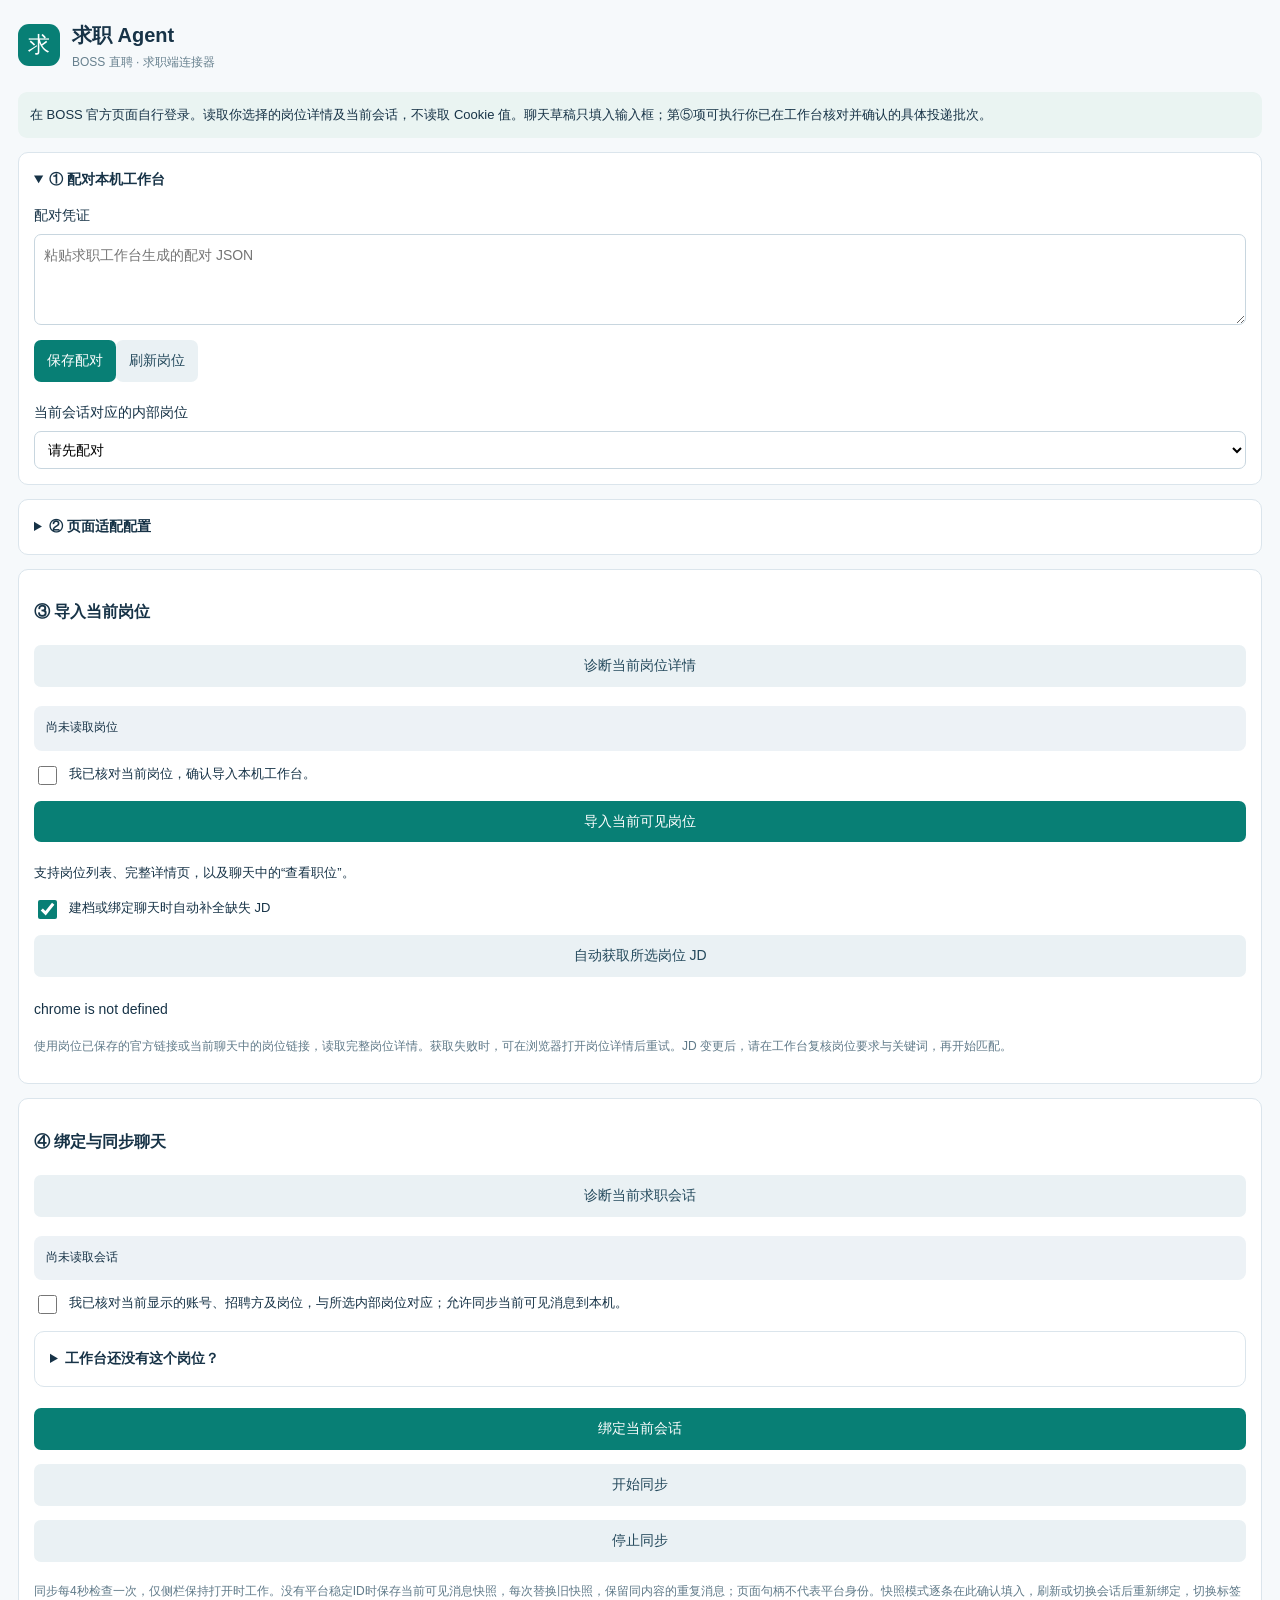
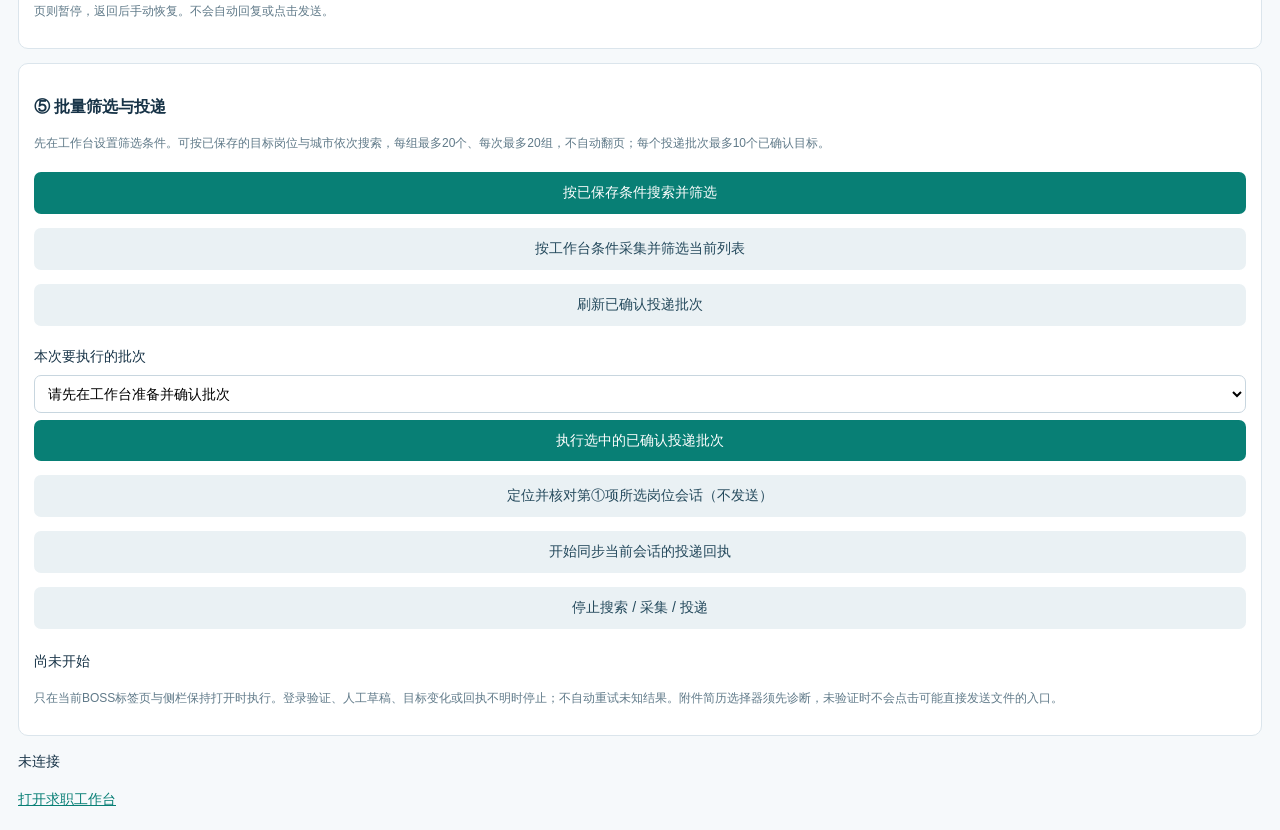
==== extension/panel.html @ bbdf6721 "Add job search agent workspace" ====
<!doctype html><html lang="zh-CN"><head><meta charset="UTF-8"><meta name="viewport" content="width=device-width,initial-scale=1"><title>求职 Agent · BOSS连接器</title><link rel="stylesheet" href="panel.css"><script src="jd-reader.js" defer></script><script src="panel.js" defer></script><script src="jd-panel.js" defer></script><script src="pipeline-panel.js" defer></script></head><body>
<header><span>求</span><div><h1>求职 Agent</h1><p>BOSS 直聘 · 求职端连接器</p></div></header>
<p class="notice">在 BOSS 官方页面自行登录。读取你选择的岗位详情及当前会话，不读取 Cookie 值。聊天草稿只填入输入框；第⑤项可执行你已在工作台核对并确认的具体投递批次。</p>
<details open><summary>① 配对本机工作台</summary><label for="pair">配对凭证</label><textarea id="pair" rows="3" placeholder="粘贴求职工作台生成的配对 JSON"></textarea><button id="save-pair">保存配对</button><button id="refresh-jobs" class="secondary">刷新岗位</button><label for="job">当前会话对应的内部岗位</label><select id="job"><option value="">请先配对</option></select></details>
<details><summary>② 页面适配配置</summary><p class="muted">真实求职端需要按你登录后的页面诊断。账号、岗位、招聘方会话和消息均须有稳定ID；不能用姓名或消息正文代替。导入岗位与读取会话可以分别诊断。</p><button id="boss-job-profile" class="secondary">使用已验证的岗位列表配置</button><button id="boss-chat-profile" class="secondary">使用求职聊天快照配置</button><button id="inspect-page" class="secondary">读取可见页面结构</button><textarea id="page-structure" rows="12" readonly aria-label="可见页面结构诊断" placeholder="仅读取可见DOM，不读取网站内部运行状态"></textarea><label for="profile">选择器 JSON</label><textarea id="profile" rows="15" spellcheck="false"></textarea><button id="save-profile">保存配置</button><button id="fixture-profile" class="secondary">使用模拟配置</button></details>
<section><h2>③ 导入当前岗位</h2><button id="diagnose-job" class="secondary full">诊断当前岗位详情</button><pre id="job-diagnosis">尚未读取岗位</pre><label class="check"><input id="job-consent" type="checkbox">我已核对当前岗位，确认导入本机工作台。</label><button id="import-job" class="full">导入当前可见岗位</button><p id="job-import-status" role="status" aria-live="polite">支持岗位列表、完整详情页，以及聊天中的“查看职位”。</p><label class="check"><input id="auto-fetch-jd" type="checkbox" checked>建档或绑定聊天时自动补全缺失 JD</label><button id="fetch-job-jd" type="button" class="secondary full">自动获取所选岗位 JD</button><p id="jd-status" role="status" aria-live="polite">选择内部岗位后，可获取并补全完整 JD。</p><p class="muted">使用岗位已保存的官方链接或当前聊天中的岗位链接，读取完整岗位详情。获取失败时，可在浏览器打开岗位详情后重试。JD 变更后，请在工作台复核岗位要求与关键词，再开始匹配。</p></section>
<section><h2>④ 绑定与同步聊天</h2><button id="diagnose-chat" class="secondary full">诊断当前求职会话</button><pre id="chat-diagnosis">尚未读取会话</pre><label class="check"><input id="chat-consent" type="checkbox">我已核对当前显示的账号、招聘方及岗位，与所选内部岗位对应；允许同步当前可见消息到本机。</label><details><summary>工作台还没有这个岗位？</summary><button id="preview-chat-job" class="secondary">从当前聊天预填岗位</button><div id="chat-job-fields" hidden><label for="chat-job-title">岗位名称</label><input id="chat-job-title" maxlength="80"><label for="chat-job-company">公司名称（请核对）</label><input id="chat-job-company" maxlength="100"><button id="create-chat-job">确认建立岗位</button></div></details><button id="bind" class="full">绑定当前会话</button><button id="sync" class="secondary full">开始同步</button><button id="fill-now" class="full" hidden>确认当前会话并填入已批准草稿</button><button id="stop" class="secondary full">停止同步</button><p class="muted">同步每4秒检查一次，仅侧栏保持打开时工作。没有平台稳定ID时保存当前可见消息快照，每次替换旧快照，保留同内容的重复消息；页面句柄不代表平台身份。快照模式逐条在此确认填入，刷新或切换会话后重新绑定，切换标签页则暂停，返回后手动恢复。不会自动回复或点击发送。</p></section>
<section><h2>⑤ 批量筛选与投递</h2><p class="muted">先在工作台设置筛选条件。可按已保存的目标岗位与城市依次搜索，每组最多20个、每次最多20组，不自动翻页；每个投递批次最多10个已确认目标。</p><button id="search-jobs" class="full">按已保存条件搜索并筛选</button><button id="collect-jobs" class="secondary full">按工作台条件采集并筛选当前列表</button><button id="refresh-batches" class="secondary full">刷新已确认投递批次</button><label for="application-batch">本次要执行的批次</label><select id="application-batch"><option value="">请先在工作台准备并确认批次</option></select><button id="run-applications" class="full">执行选中的已确认投递批次</button><button id="locate-application-chat" class="secondary full">定位并核对第①项所选岗位会话（不发送）</button><button id="sync-application-receipts" class="secondary full">开始同步当前会话的投递回执</button><button id="stop-pipeline" class="secondary full">停止搜索 / 采集 / 投递</button><p id="pipeline-status" role="status" aria-live="polite">尚未开始</p><p class="muted">只在当前BOSS标签页与侧栏保持打开时执行。登录验证、人工草稿、目标变化或回执不明时停止；不自动重试未知结果。附件简历选择器须先诊断，未验证时不会点击可能直接发送文件的入口。</p></section><p id="status" role="status" aria-live="polite">未连接</p><div id="error" role="alert"></div><a href="http://127.0.0.1:8766" target="_blank" rel="noreferrer">打开求职工作台</a>
</body></html>
---- extension/panel.css ----
:root{font:14px/1.7 -apple-system,BlinkMacSystemFont,"PingFang SC",sans-serif;color:#173347;background:#f6f9fb}body{padding:18px;margin:0}header{display:flex;align-items:center;gap:12px;margin-bottom:20px}header>span{display:grid;place-items:center;background:#087f75;color:white;border-radius:11px;width:42px;height:42px;font-size:22px}h1{font-size:20px;margin:0}header p{font-size:12px;color:#67808e;margin:0}h2{font-size:16px}details,section{border:1px solid #dbe5ec;border-radius:10px;background:white;padding:15px;margin:14px 0}summary{font-weight:600;cursor:pointer}label{display:block;margin:12px 0 6px}textarea,input,select,button{font:inherit;box-sizing:border-box}textarea,select{width:100%;border:1px solid #c8d6df;border-radius:7px;padding:9px;background:white}textarea{resize:vertical}button{background:#087f75;color:white;border:0;padding:9px 13px;border-radius:7px;min-height:40px;cursor:pointer;margin:7px 0}.secondary{background:#eaf1f4;color:#24495c}.full{width:100%}.notice{font-size:13px;background:#eaf4f2;padding:12px;border-radius:9px}.muted{font-size:12px;color:#607a89}.check{display:flex;gap:9px;align-items:flex-start;font-size:13px}input[type=checkbox]{width:19px;height:19px;flex-shrink:0;accent-color:#087f75}pre{white-space:pre-wrap;overflow-wrap:anywhere;font-size:12px;background:#edf2f6;border-radius:8px;padding:12px}#error{color:#a33d30;white-space:pre-wrap}a{color:#087f75}:focus-visible{outline:3px solid #53b4b0;outline-offset:2px}button:disabled{opacity:.4;cursor:wait}

input:not([type=checkbox]){width:100%;padding:9px;border:1px solid #c8d6df;border-radius:7px;background:white} [hidden]{display:none!important}

#job-import-status{font-size:13px;overflow-wrap:anywhere}#job-import-status[data-error=true]{color:#a33d30}
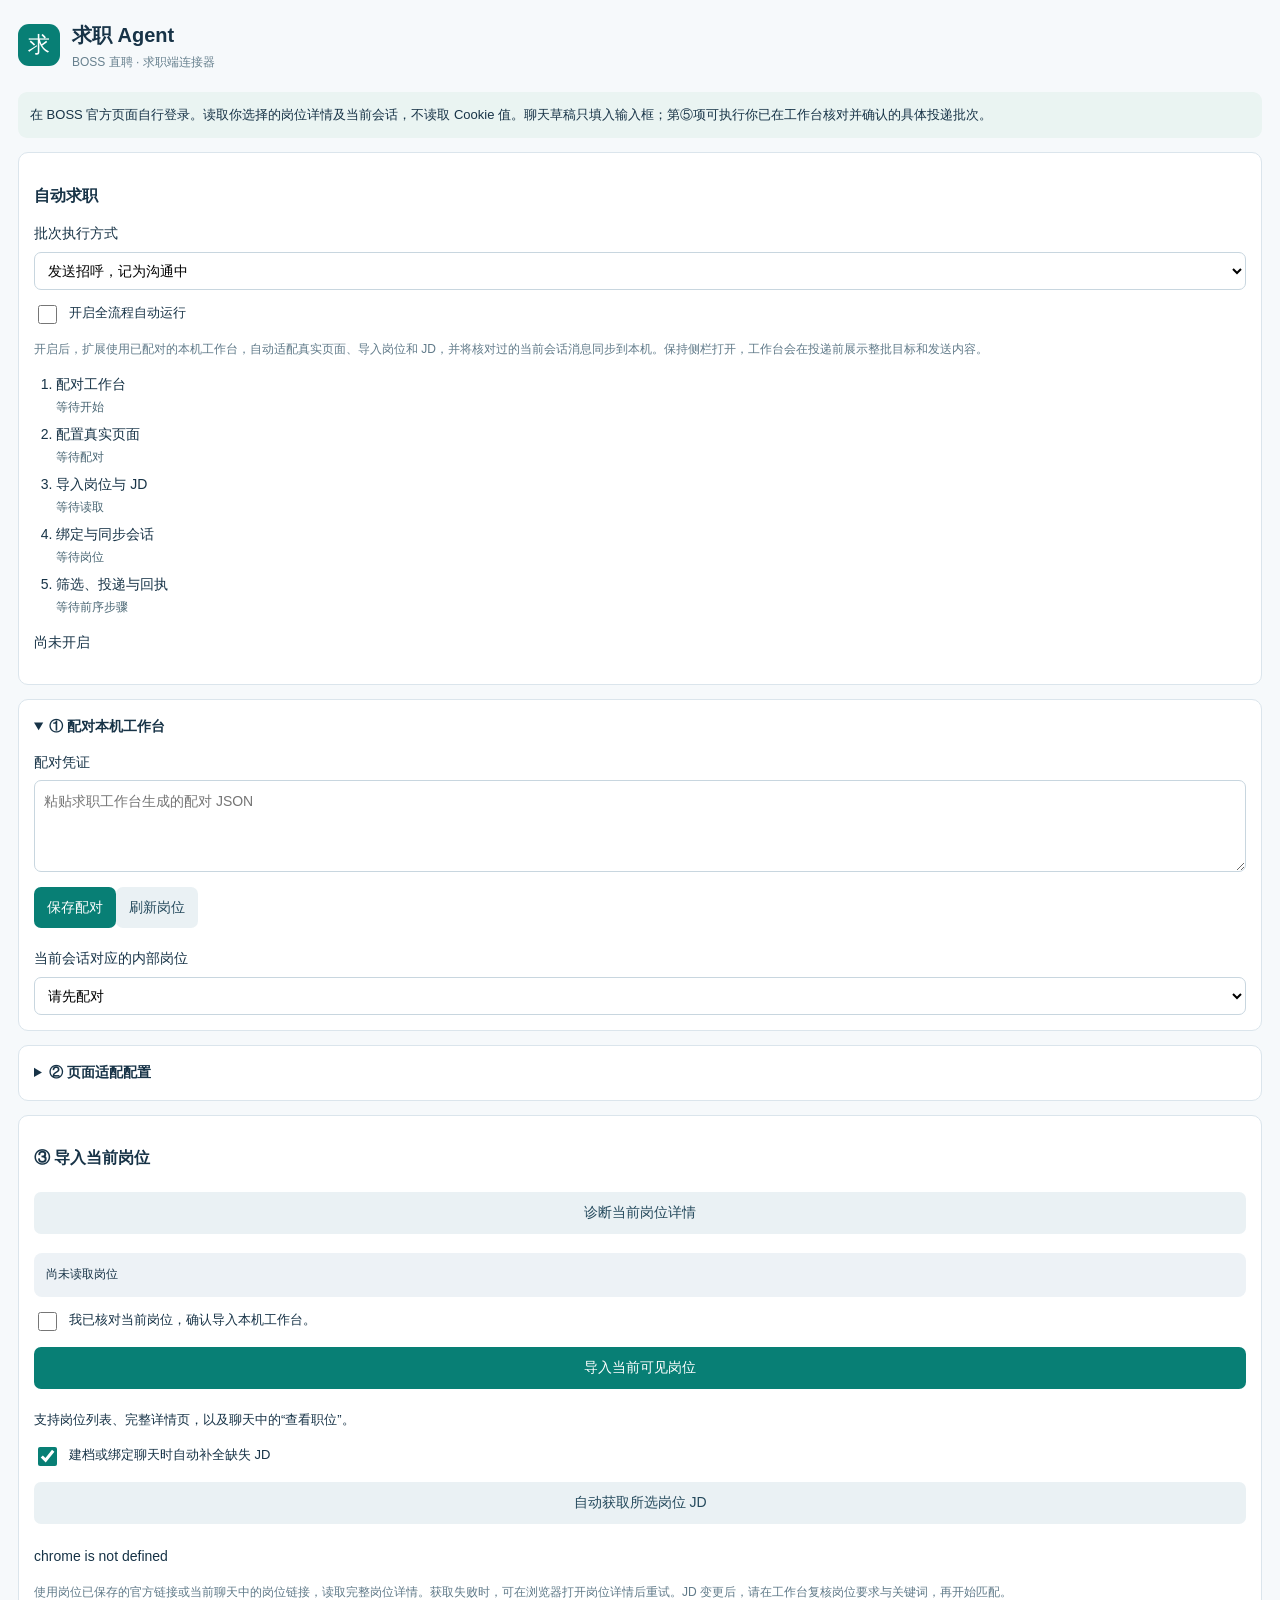
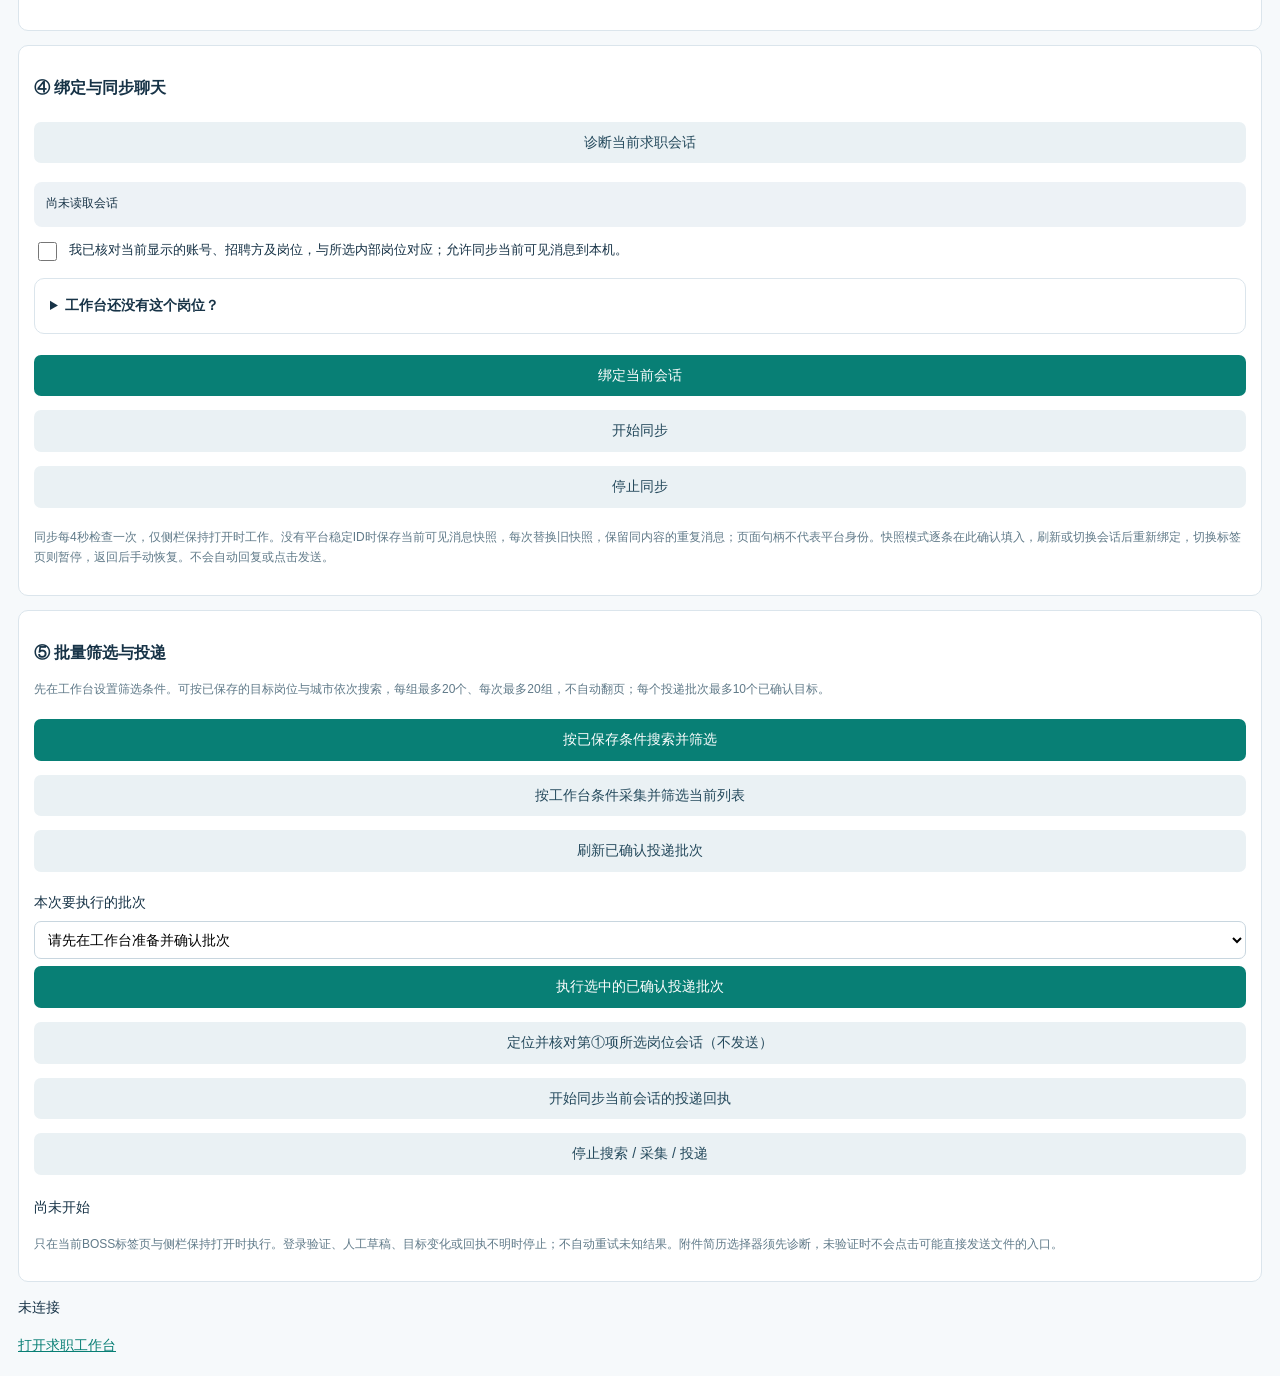
==== commit 857ad0a2: "Add opportunity pipeline and automation controls" ====
--- a/extension/panel.html
+++ b/extension/panel.html
@@ -1,6 +1,18 @@
-<!doctype html><html lang="zh-CN"><head><meta charset="UTF-8"><meta name="viewport" content="width=device-width,initial-scale=1"><title>求职 Agent · BOSS连接器</title><link rel="stylesheet" href="panel.css"><script src="jd-reader.js" defer></script><script src="panel.js" defer></script><script src="jd-panel.js" defer></script><script src="pipeline-panel.js" defer></script></head><body>
+<!doctype html><html lang="zh-CN"><head><meta charset="UTF-8"><meta name="viewport" content="width=device-width,initial-scale=1"><title>求职 Agent · BOSS连接器</title><link rel="stylesheet" href="panel.css"><script src="jd-reader.js" defer></script><script src="panel.js" defer></script><script src="jd-panel.js" defer></script><script src="automation.js" defer></script><script src="pipeline-panel.js" defer></script></head><body>
 <header><span>求</span><div><h1>求职 Agent</h1><p>BOSS 直聘 · 求职端连接器</p></div></header>
 <p class="notice">在 BOSS 官方页面自行登录。读取你选择的岗位详情及当前会话，不读取 Cookie 值。聊天草稿只填入输入框；第⑤项可执行你已在工作台核对并确认的具体投递批次。</p>
+<section aria-labelledby="automation-title"><h2 id="automation-title">自动求职</h2>
+<label for="automatic-mode">批次执行方式</label><select id="automatic-mode"><option value="greeting">发送招呼，记为沟通中</option><option value="resume">发送指定附件简历</option></select>
+<label id="automatic-resume-field" hidden>附件简历完整名称<input id="automatic-resume" maxlength="160"></label>
+<label class="check"><input id="automatic-enabled" type="checkbox">开启全流程自动运行</label>
+<p class="muted">开启后，扩展使用已配对的本机工作台，自动适配真实页面、导入岗位和 JD，并将核对过的当前会话消息同步到本机。保持侧栏打开，工作台会在投递前展示整批目标和发送内容。</p>
+<ol id="workflow-progress" aria-label="自动运行进度">
+<li>配对工作台 <output id="step-pair">等待开始</output></li>
+<li>配置真实页面 <output id="step-profile">等待配对</output></li>
+<li>导入岗位与 JD <output id="step-job">等待读取</output></li>
+<li>绑定与同步会话 <output id="step-chat">等待岗位</output></li>
+<li>筛选、投递与回执 <output id="step-batch">等待前序步骤</output></li>
+</ol><p id="automation-status" role="status" aria-live="polite">尚未开启</p></section>
 <details open><summary>① 配对本机工作台</summary><label for="pair">配对凭证</label><textarea id="pair" rows="3" placeholder="粘贴求职工作台生成的配对 JSON"></textarea><button id="save-pair">保存配对</button><button id="refresh-jobs" class="secondary">刷新岗位</button><label for="job">当前会话对应的内部岗位</label><select id="job"><option value="">请先配对</option></select></details>
 <details><summary>② 页面适配配置</summary><p class="muted">真实求职端需要按你登录后的页面诊断。账号、岗位、招聘方会话和消息均须有稳定ID；不能用姓名或消息正文代替。导入岗位与读取会话可以分别诊断。</p><button id="boss-job-profile" class="secondary">使用已验证的岗位列表配置</button><button id="boss-chat-profile" class="secondary">使用求职聊天快照配置</button><button id="inspect-page" class="secondary">读取可见页面结构</button><textarea id="page-structure" rows="12" readonly aria-label="可见页面结构诊断" placeholder="仅读取可见DOM，不读取网站内部运行状态"></textarea><label for="profile">选择器 JSON</label><textarea id="profile" rows="15" spellcheck="false"></textarea><button id="save-profile">保存配置</button><button id="fixture-profile" class="secondary">使用模拟配置</button></details>
 <section><h2>③ 导入当前岗位</h2><button id="diagnose-job" class="secondary full">诊断当前岗位详情</button><pre id="job-diagnosis">尚未读取岗位</pre><label class="check"><input id="job-consent" type="checkbox">我已核对当前岗位，确认导入本机工作台。</label><button id="import-job" class="full">导入当前可见岗位</button><p id="job-import-status" role="status" aria-live="polite">支持岗位列表、完整详情页，以及聊天中的“查看职位”。</p><label class="check"><input id="auto-fetch-jd" type="checkbox" checked>建档或绑定聊天时自动补全缺失 JD</label><button id="fetch-job-jd" type="button" class="secondary full">自动获取所选岗位 JD</button><p id="jd-status" role="status" aria-live="polite">选择内部岗位后，可获取并补全完整 JD。</p><p class="muted">使用岗位已保存的官方链接或当前聊天中的岗位链接，读取完整岗位详情。获取失败时，可在浏览器打开岗位详情后重试。JD 变更后，请在工作台复核岗位要求与关键词，再开始匹配。</p></section>
--- a/extension/panel.css
+++ b/extension/panel.css
@@ -3,3 +3,5 @@
 input:not([type=checkbox]){width:100%;padding:9px;border:1px solid #c8d6df;border-radius:7px;background:white} [hidden]{display:none!important}
 
 #job-import-status{font-size:13px;overflow-wrap:anywhere}#job-import-status[data-error=true]{color:#a33d30}
+
+#workflow-progress{padding-left:1.6rem}#workflow-progress li{margin:.4rem 0}#workflow-progress output{display:block;color:#486573;font-size:.86rem;overflow-wrap:anywhere}
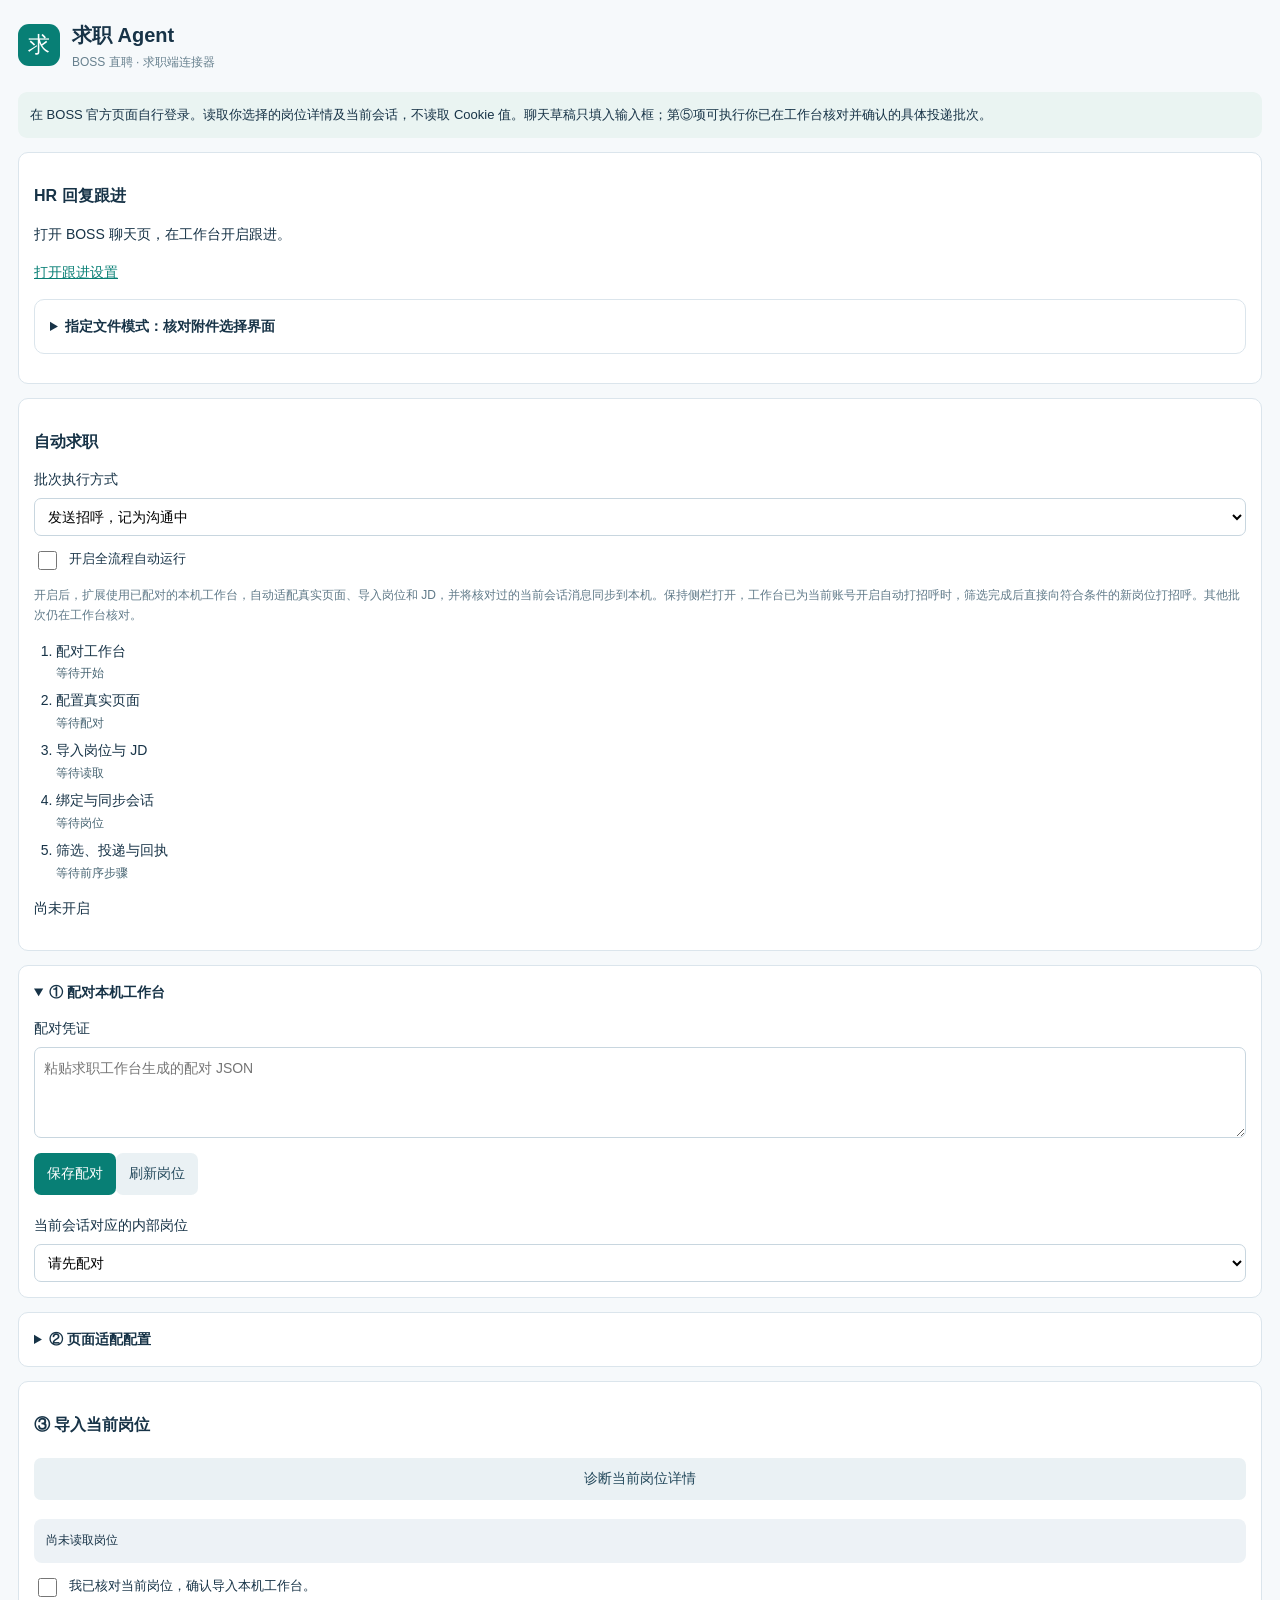
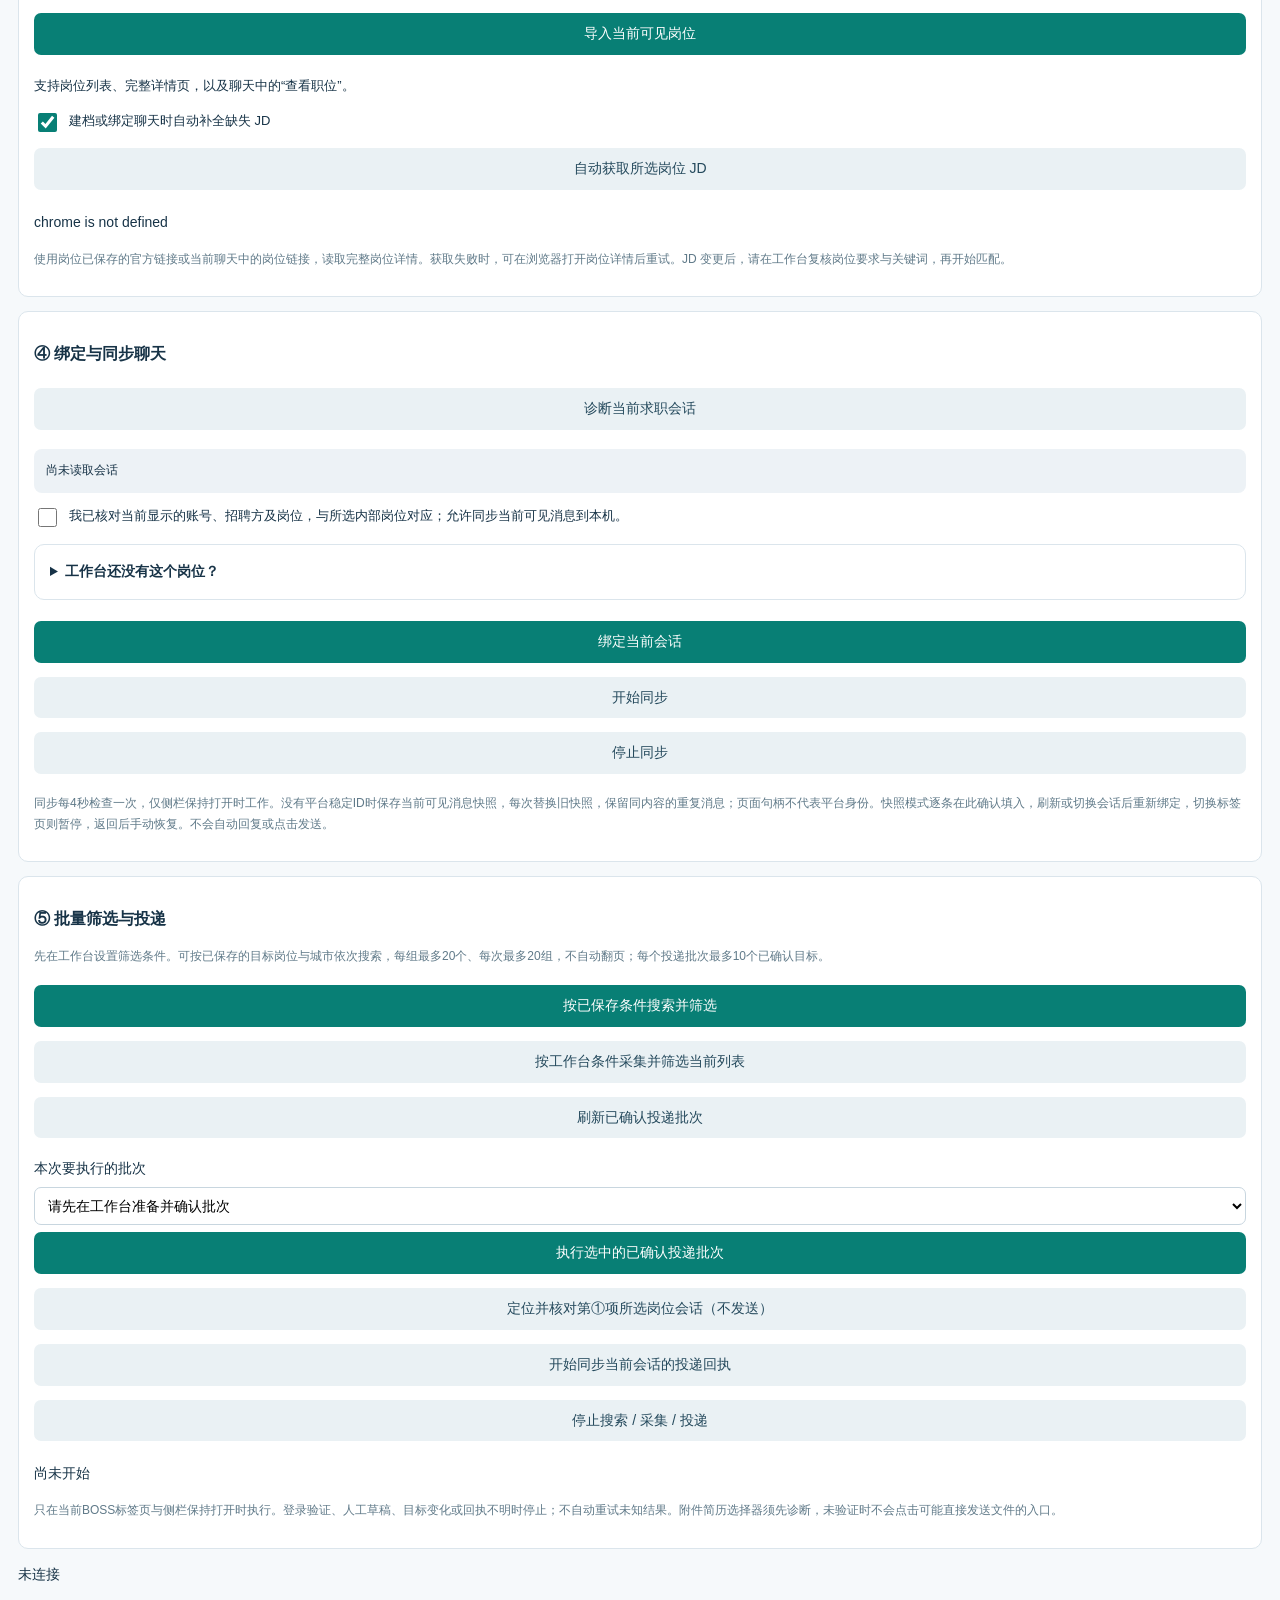
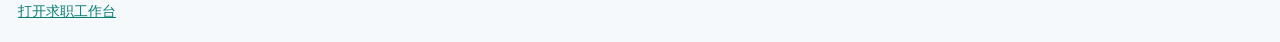
==== commit a1d2764d: "Add follow-up reply scanning and follow-up panel - Add followups backend (followups.py) and frontend" ====
--- a/extension/panel.html
+++ b/extension/panel.html
@@ -1,11 +1,11 @@
-<!doctype html><html lang="zh-CN"><head><meta charset="UTF-8"><meta name="viewport" content="width=device-width,initial-scale=1"><title>求职 Agent · BOSS连接器</title><link rel="stylesheet" href="panel.css"><script src="jd-reader.js" defer></script><script src="panel.js" defer></script><script src="jd-panel.js" defer></script><script src="automation.js" defer></script><script src="pipeline-panel.js" defer></script></head><body>
+<!doctype html><html lang="zh-CN"><head><meta charset="UTF-8"><meta name="viewport" content="width=device-width,initial-scale=1"><title>求职 Agent · BOSS连接器</title><link rel="stylesheet" href="panel.css"><script src="jd-reader.js" defer></script><script src="panel.js" defer></script><script src="jd-panel.js" defer></script><script src="automation.js" defer></script><script src="reply-scanner.js" defer></script><script src="followup-panel.js" defer></script><script src="pipeline-panel.js" defer></script></head><body>
 <header><span>求</span><div><h1>求职 Agent</h1><p>BOSS 直聘 · 求职端连接器</p></div></header>
 <p class="notice">在 BOSS 官方页面自行登录。读取你选择的岗位详情及当前会话，不读取 Cookie 值。聊天草稿只填入输入框；第⑤项可执行你已在工作台核对并确认的具体投递批次。</p>
-<section aria-labelledby="automation-title"><h2 id="automation-title">自动求职</h2>
+<section><h2>HR 回复跟进</h2><p id="followup-status" role="status">打开 BOSS 聊天页，在工作台开启跟进。</p><a href="http://127.0.0.1:8766/#jobs" target="_blank" rel="noreferrer">打开跟进设置</a><details><summary>指定文件模式：核对附件选择界面</summary><p>在 BOSS 手动打开附件选择窗口，核对选择文件后还需单独确认发送。保持窗口打开，输入文件名后点击诊断。</p><label>准备发送的文件名<input id="followup-file" maxlength="160"></label><button class="secondary" id="followup-diagnose">诊断已打开的选择窗口</button><p id="followup-diagnosis" role="status"></p></details></section><section aria-labelledby="automation-title"><h2 id="automation-title">自动求职</h2>
 <label for="automatic-mode">批次执行方式</label><select id="automatic-mode"><option value="greeting">发送招呼，记为沟通中</option><option value="resume">发送指定附件简历</option></select>
 <label id="automatic-resume-field" hidden>附件简历完整名称<input id="automatic-resume" maxlength="160"></label>
 <label class="check"><input id="automatic-enabled" type="checkbox">开启全流程自动运行</label>
-<p class="muted">开启后，扩展使用已配对的本机工作台，自动适配真实页面、导入岗位和 JD，并将核对过的当前会话消息同步到本机。保持侧栏打开，工作台会在投递前展示整批目标和发送内容。</p>
+<p class="muted">开启后，扩展使用已配对的本机工作台，自动适配真实页面、导入岗位和 JD，并将核对过的当前会话消息同步到本机。保持侧栏打开，工作台已为当前账号开启自动打招呼时，筛选完成后直接向符合条件的新岗位打招呼。其他批次仍在工作台核对。</p>
 <ol id="workflow-progress" aria-label="自动运行进度">
 <li>配对工作台 <output id="step-pair">等待开始</output></li>
 <li>配置真实页面 <output id="step-profile">等待配对</output></li>
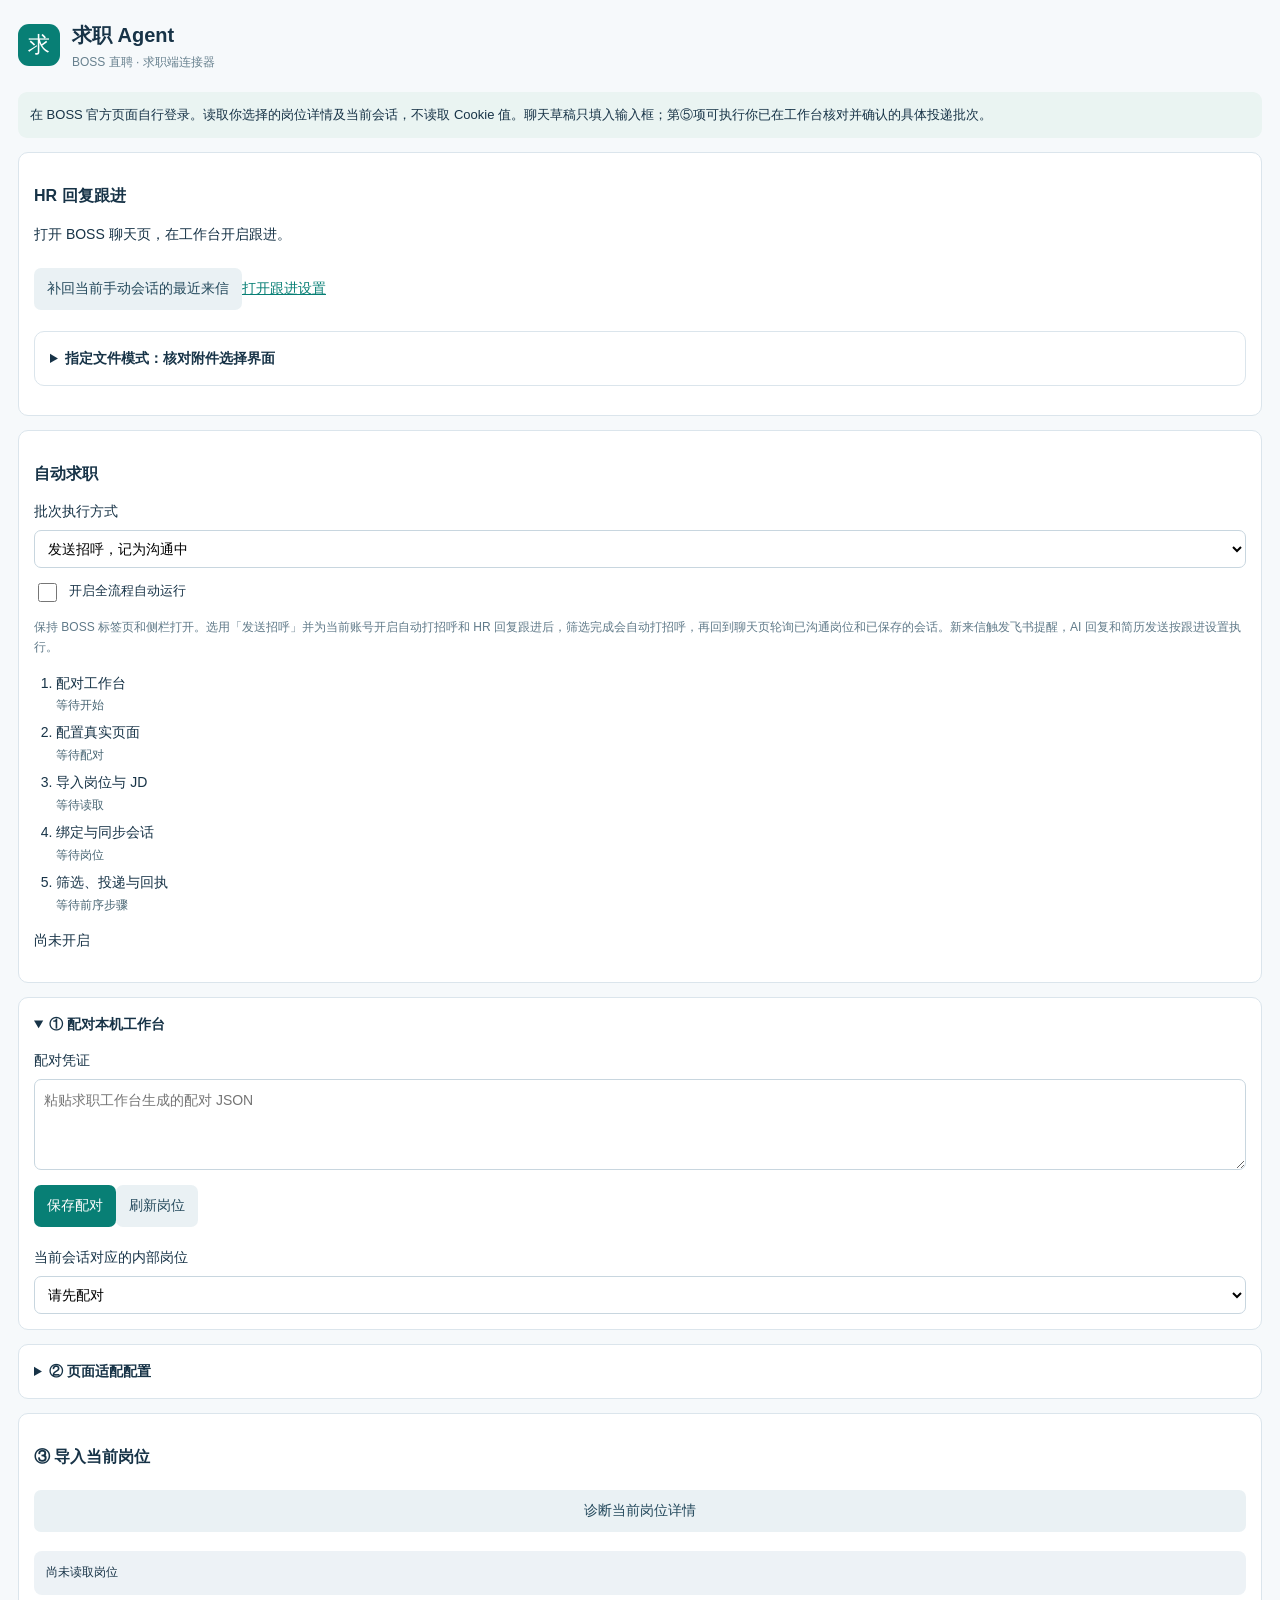
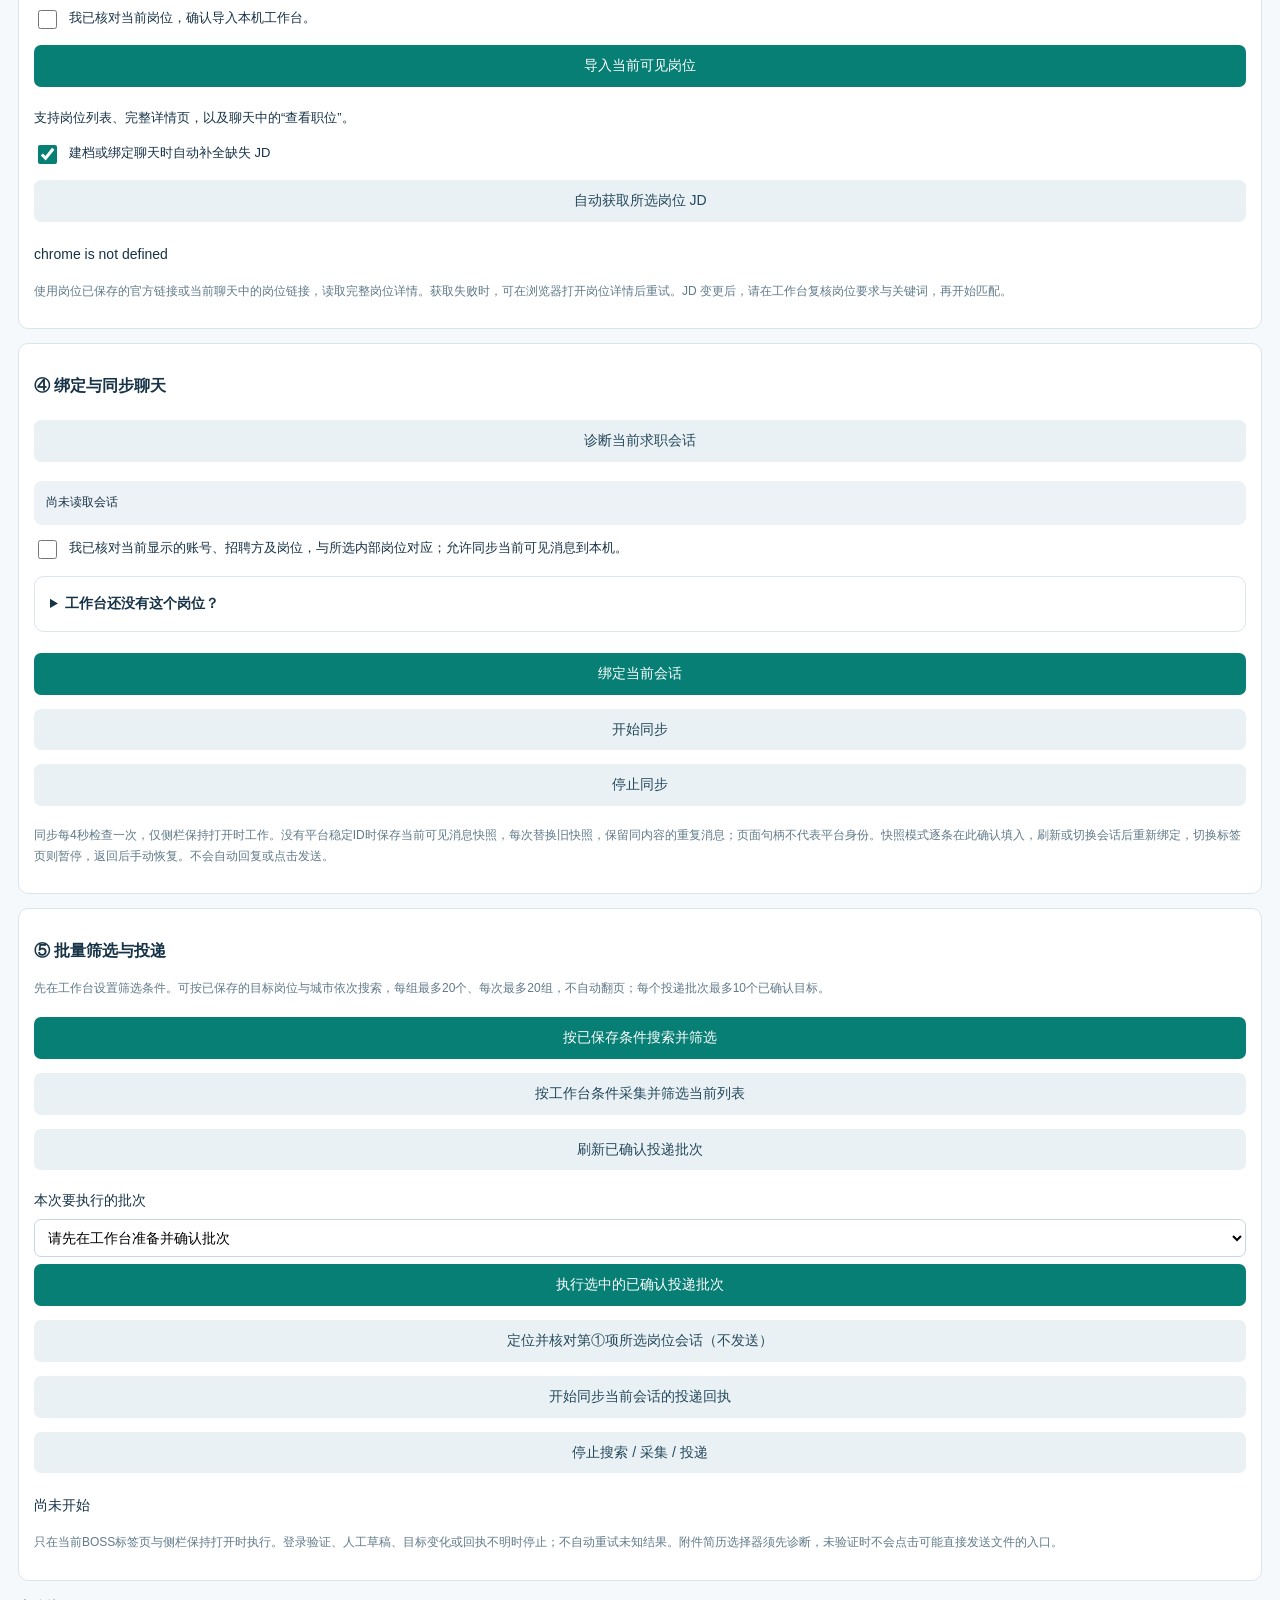
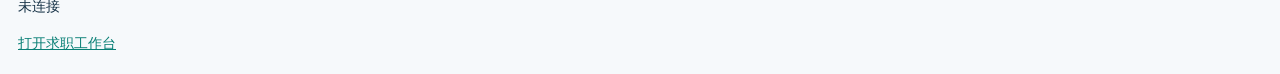
==== commit a9a446c1: "Add message bridge, workbench automation and greeting flow - Add message-bridge extension module and" ====
--- a/extension/panel.html
+++ b/extension/panel.html
@@ -1,11 +1,11 @@
-<!doctype html><html lang="zh-CN"><head><meta charset="UTF-8"><meta name="viewport" content="width=device-width,initial-scale=1"><title>求职 Agent · BOSS连接器</title><link rel="stylesheet" href="panel.css"><script src="jd-reader.js" defer></script><script src="panel.js" defer></script><script src="jd-panel.js" defer></script><script src="automation.js" defer></script><script src="reply-scanner.js" defer></script><script src="followup-panel.js" defer></script><script src="pipeline-panel.js" defer></script></head><body>
+<!doctype html><html lang="zh-CN"><head><meta charset="UTF-8"><meta name="viewport" content="width=device-width,initial-scale=1"><title>求职 Agent · BOSS连接器</title><link rel="stylesheet" href="panel.css"><script src="jd-reader.js" defer></script><script src="message-bridge.js" defer></script><script src="panel.js" defer></script><script src="jd-panel.js" defer></script><script src="automation.js" defer></script><script src="reply-scanner.js" defer></script><script src="followup-panel.js" defer></script><script src="pipeline-panel.js" defer></script></head><body>
 <header><span>求</span><div><h1>求职 Agent</h1><p>BOSS 直聘 · 求职端连接器</p></div></header>
 <p class="notice">在 BOSS 官方页面自行登录。读取你选择的岗位详情及当前会话，不读取 Cookie 值。聊天草稿只填入输入框；第⑤项可执行你已在工作台核对并确认的具体投递批次。</p>
-<section><h2>HR 回复跟进</h2><p id="followup-status" role="status">打开 BOSS 聊天页，在工作台开启跟进。</p><a href="http://127.0.0.1:8766/#jobs" target="_blank" rel="noreferrer">打开跟进设置</a><details><summary>指定文件模式：核对附件选择界面</summary><p>在 BOSS 手动打开附件选择窗口，核对选择文件后还需单独确认发送。保持窗口打开，输入文件名后点击诊断。</p><label>准备发送的文件名<input id="followup-file" maxlength="160"></label><button class="secondary" id="followup-diagnose">诊断已打开的选择窗口</button><p id="followup-diagnosis" role="status"></p></details></section><section aria-labelledby="automation-title"><h2 id="automation-title">自动求职</h2>
+<section><h2>HR 回复跟进</h2><p id="followup-status" role="status">打开 BOSS 聊天页，在工作台开启跟进。</p><button id="followup-catchup" class="secondary">补回当前手动会话的最近来信</button><a href="http://127.0.0.1:8766/#jobs" target="_blank" rel="noreferrer">打开跟进设置</a><details><summary>指定文件模式：核对附件选择界面</summary><p>在 BOSS 手动打开附件选择窗口，核对选择文件后还需单独确认发送。保持窗口打开，输入文件名后点击诊断。</p><label>准备发送的文件名<input id="followup-file" maxlength="160"></label><button class="secondary" id="followup-diagnose">诊断已打开的选择窗口</button><p id="followup-diagnosis" role="status"></p></details></section><section aria-labelledby="automation-title"><h2 id="automation-title">自动求职</h2>
 <label for="automatic-mode">批次执行方式</label><select id="automatic-mode"><option value="greeting">发送招呼，记为沟通中</option><option value="resume">发送指定附件简历</option></select>
 <label id="automatic-resume-field" hidden>附件简历完整名称<input id="automatic-resume" maxlength="160"></label>
 <label class="check"><input id="automatic-enabled" type="checkbox">开启全流程自动运行</label>
-<p class="muted">开启后，扩展使用已配对的本机工作台，自动适配真实页面、导入岗位和 JD，并将核对过的当前会话消息同步到本机。保持侧栏打开，工作台已为当前账号开启自动打招呼时，筛选完成后直接向符合条件的新岗位打招呼。其他批次仍在工作台核对。</p>
+<p class="muted">保持 BOSS 标签页和侧栏打开。选用「发送招呼」并为当前账号开启自动打招呼和 HR 回复跟进后，筛选完成会自动打招呼，再回到聊天页轮询已沟通岗位和已保存的会话。新来信触发飞书提醒，AI 回复和简历发送按跟进设置执行。</p>
 <ol id="workflow-progress" aria-label="自动运行进度">
 <li>配对工作台 <output id="step-pair">等待开始</output></li>
 <li>配置真实页面 <output id="step-profile">等待配对</output></li>
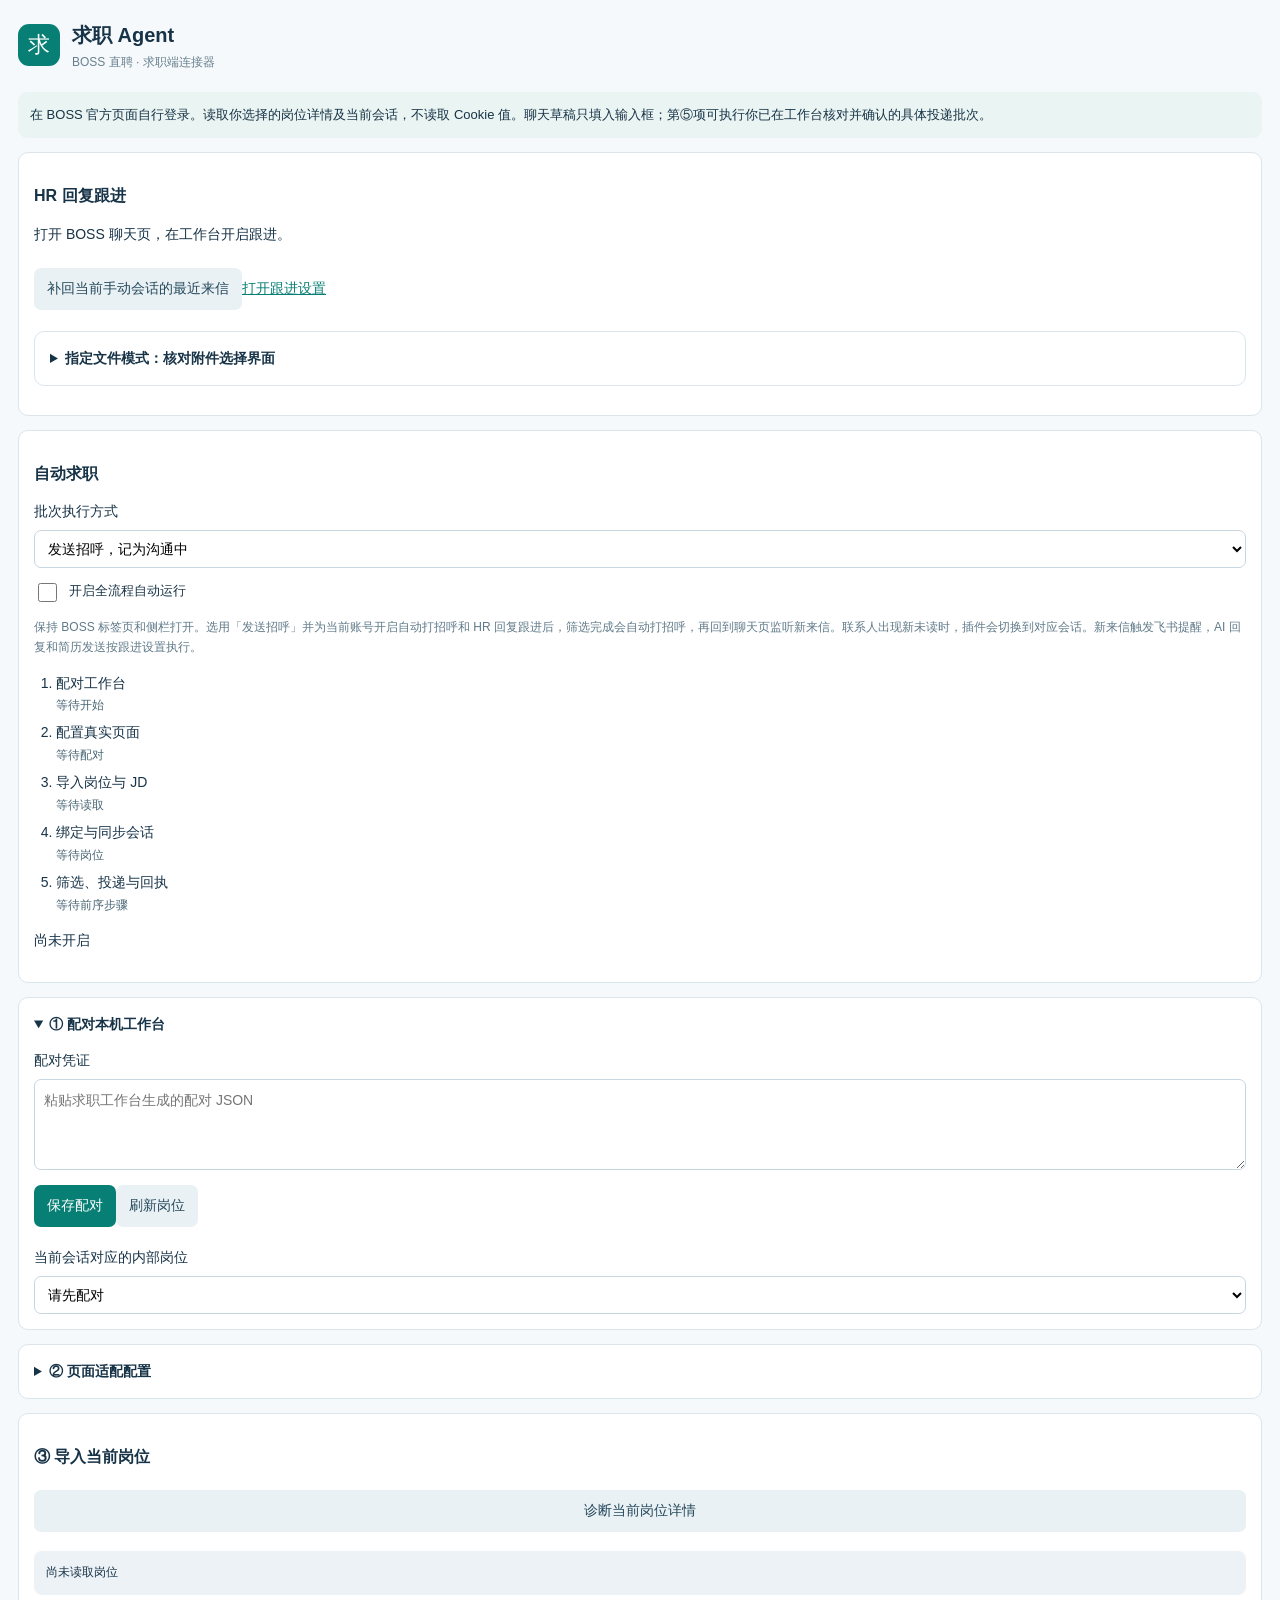
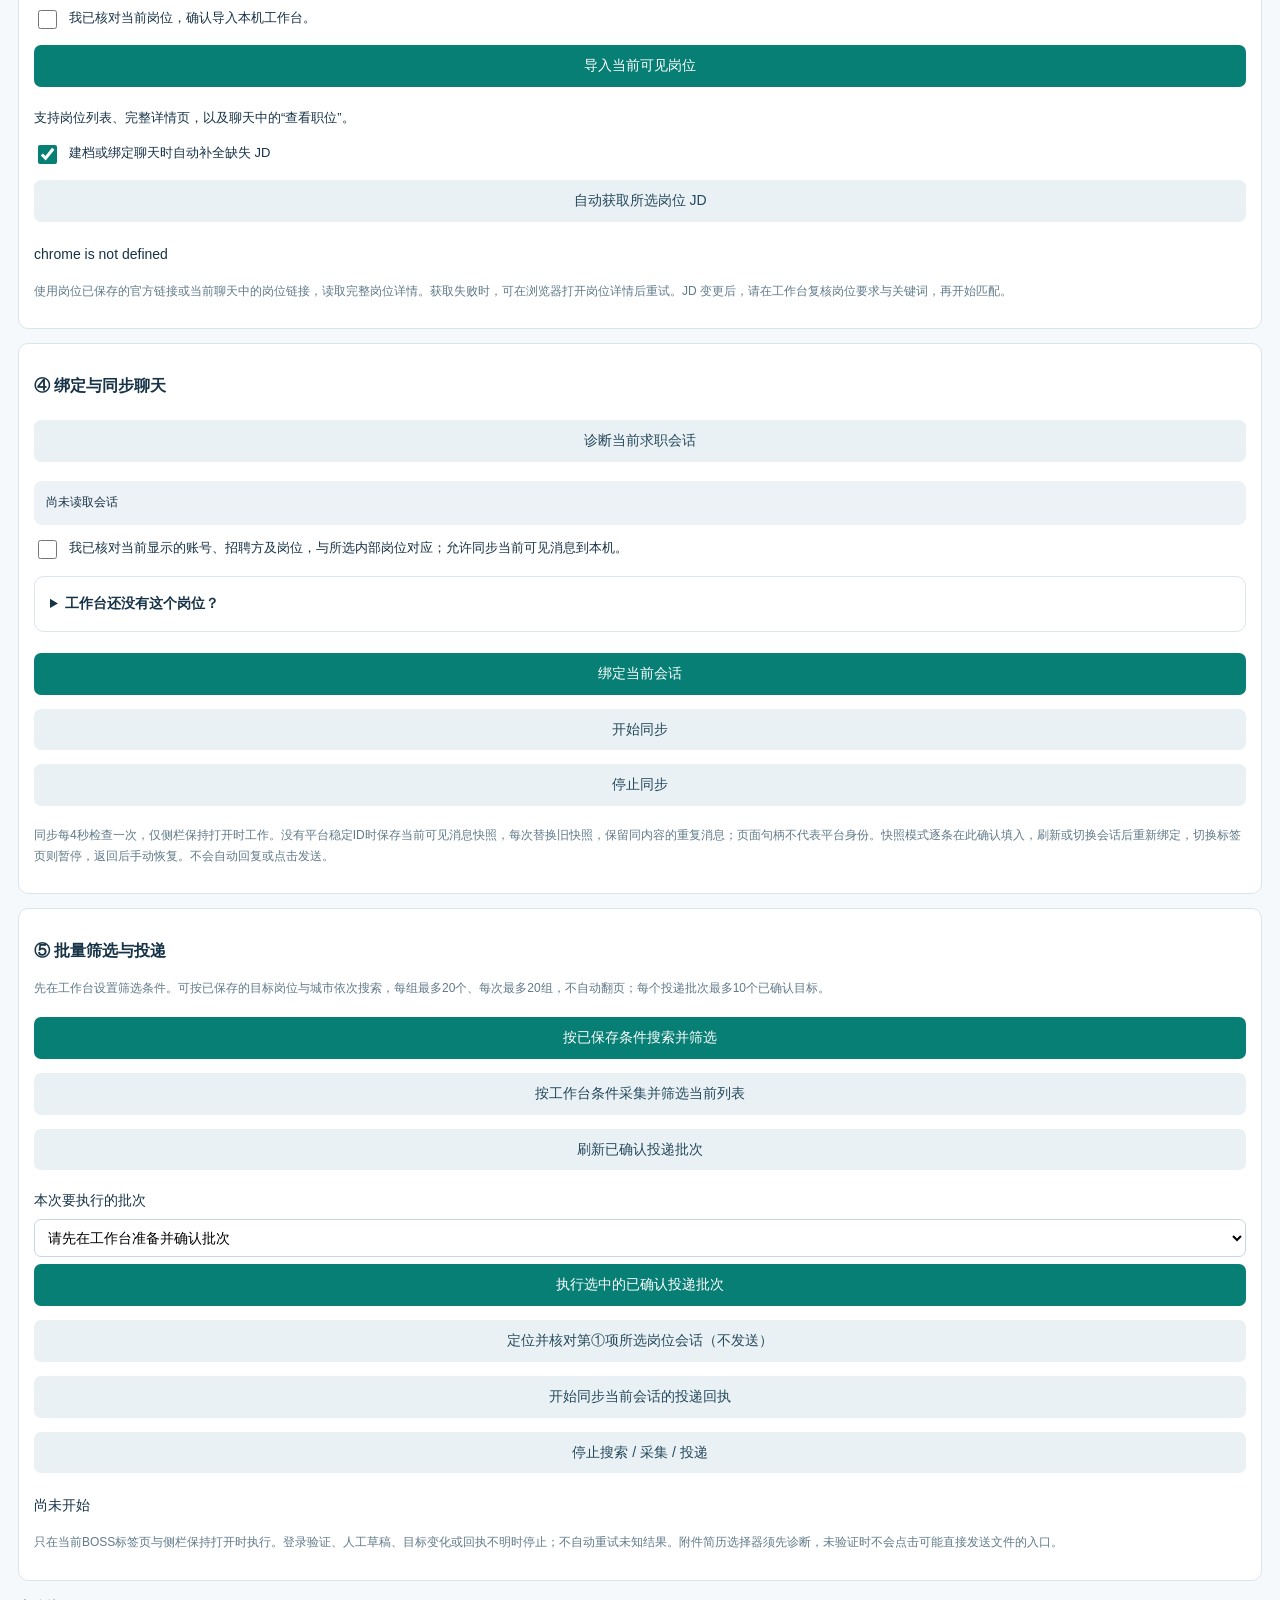
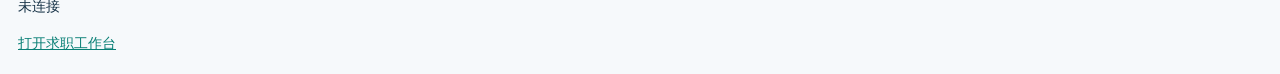
==== commit c1aa9467: "Update automation and reply scanner, add unread chat browser test" ====
--- a/extension/panel.html
+++ b/extension/panel.html
@@ -5,7 +5,7 @@
 <label for="automatic-mode">批次执行方式</label><select id="automatic-mode"><option value="greeting">发送招呼，记为沟通中</option><option value="resume">发送指定附件简历</option></select>
 <label id="automatic-resume-field" hidden>附件简历完整名称<input id="automatic-resume" maxlength="160"></label>
 <label class="check"><input id="automatic-enabled" type="checkbox">开启全流程自动运行</label>
-<p class="muted">保持 BOSS 标签页和侧栏打开。选用「发送招呼」并为当前账号开启自动打招呼和 HR 回复跟进后，筛选完成会自动打招呼，再回到聊天页轮询已沟通岗位和已保存的会话。新来信触发飞书提醒，AI 回复和简历发送按跟进设置执行。</p>
+<p class="muted">保持 BOSS 标签页和侧栏打开。选用「发送招呼」并为当前账号开启自动打招呼和 HR 回复跟进后，筛选完成会自动打招呼，再回到聊天页监听新来信。联系人出现新未读时，插件会切换到对应会话。新来信触发飞书提醒，AI 回复和简历发送按跟进设置执行。</p>
 <ol id="workflow-progress" aria-label="自动运行进度">
 <li>配对工作台 <output id="step-pair">等待开始</output></li>
 <li>配置真实页面 <output id="step-profile">等待配对</output></li>
